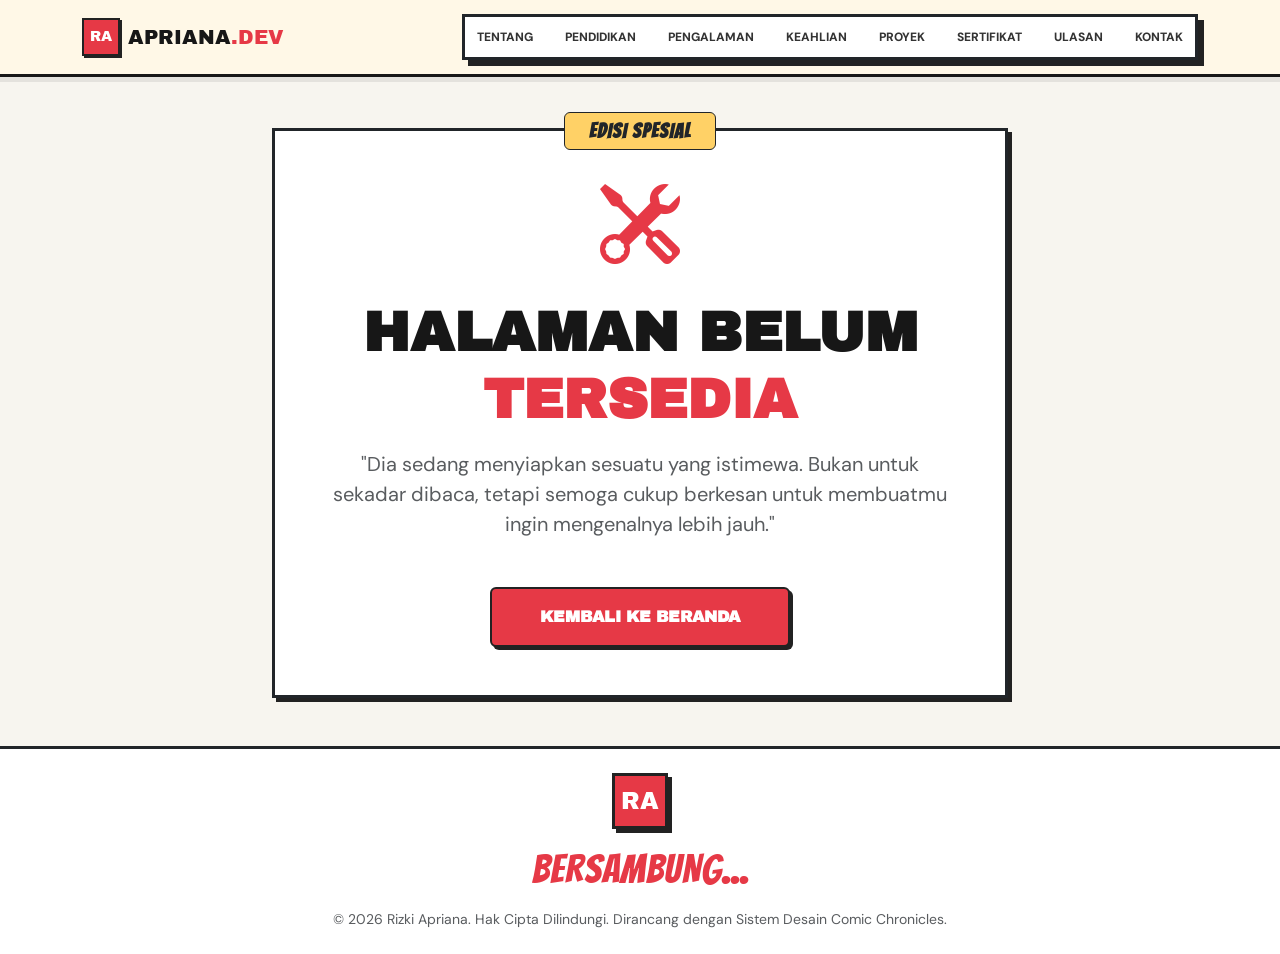
==== cv.html @ af173f20 "Initial commit - Portfolio Rizki" ====
<!DOCTYPE html>
<html lang="id" data-theme="light">
<head>
    <meta charset="UTF-8">
    <meta name="viewport" content="width=device-width, initial-scale=1.0">

    <!-- Anti-flash tema -->
    <script>
        (function () {
            try {
                var t = localStorage.getItem('theme') || 'light';
                document.documentElement.setAttribute('data-theme', t);
            } catch (e) { }
        })();
    </script>

    <title>CV Belum Tersedia — Rizki Apriana</title>
    <meta name="description" content="Halaman CV Rizki Apriana sedang dalam proses pembaruan.">
    <meta name="robots" content="noindex, nofollow"> <!-- Mencegah Google mengindeks halaman kosong ini -->

    <!-- Google Fonts -->
    <link rel="preconnect" href="https://fonts.googleapis.com">
    <link rel="preconnect" href="https://fonts.gstatic.com" crossorigin>
    <link href="https://fonts.googleapis.com/css2?family=Archivo+Black&family=Bangers&family=DM+Sans:ital,opsz,wght@0,9..40,100..1000;1,9..40,100..1000&display=swap" rel="stylesheet">

    <!-- Bootstrap 5.3 CSS & Icons -->
    <link href="https://cdn.jsdelivr.net/npm/bootstrap@5.3.3/dist/css/bootstrap.min.css" rel="stylesheet">
    <link href="https://cdn.jsdelivr.net/npm/bootstrap-icons@1.11.3/font/bootstrap-icons.min.css" rel="stylesheet">
    
    <!-- AOS CSS -->
    <link href="https://unpkg.com/aos@2.3.1/dist/aos.css" rel="stylesheet">

    <!-- Custom CSS (Sama persis dengan index) -->
    <link rel="stylesheet" href="assets/css/style.css">
    <link rel="stylesheet" href="assets/css/animations.css">
    <link rel="stylesheet" href="assets/css/responsive.css">
</head>
<body class="d-flex flex-column min-vh-100">

    <!-- Navigation Bar -->
    <nav class="navbar navbar-expand-lg fixed-top comic-navbar">
        <div class="container">
            <!-- Kembalikan link ke index.html dengan Monogram RA -->
            <a class="navbar-brand comic-brand d-flex align-items-center gap-2" href="index.html">
                <span class="monogram-badge">RA</span>
                <span class="brand-text">APRIANA<span class="text-comic-red">.DEV</span></span>
            </a>

            <!-- Mobile Action Controls & Toggler -->
            <div class="d-flex align-items-center gap-2 d-lg-none">
                <button class="navbar-toggler comic-toggler" type="button" data-bs-toggle="collapse" data-bs-target="#navbarNav" aria-controls="navbarNav" aria-expanded="false" aria-label="Navigasi Toggle">
                    <span class="navbar-toggler-icon"></span>
                </button>
            </div>

            <!-- Navbar Links -->
            <div class="collapse navbar-collapse justify-content-end" id="navbarNav">
                <ul class="navbar-nav align-items-lg-center gap-lg-2 my-3 my-lg-0 p-3 p-lg-0 bg-surface bg-lg-transparent border border-3 border-dark border-lg-0 shadow-comic shadow-lg-none">
                    <!-- Ubah href ke index.html#section -->
                    <li class="nav-item"><a class="nav-link comic-nav-link" href="index.html#about">Tentang</a></li>
                    <li class="nav-item"><a class="nav-link comic-nav-link" href="index.html#origin">Pendidikan</a></li>
                    <li class="nav-item"><a class="nav-link comic-nav-link" href="index.html#experience">Pengalaman</a></li>
                    <li class="nav-item"><a class="nav-link comic-nav-link" href="index.html#skills">Keahlian</a></li>
                    <li class="nav-item"><a class="nav-link comic-nav-link" href="index.html#projects">Proyek</a></li>
                    <li class="nav-item"><a class="nav-link comic-nav-link" href="index.html#certificates">Sertifikat</a></li>
                    <li class="nav-item"><a class="nav-link comic-nav-link" href="index.html#reviews">Ulasan</a></li>
                    <li class="nav-item"><a class="nav-link comic-nav-link" href="index.html#contact">Kontak</a></li>
        
                </ul>
            </div>
        </div>
    </nav>

    <!-- Main Content (Halaman Kosong / Coming Soon) -->
    <main class="flex-grow-1 d-flex align-items-center justify-content-center py-5" style="margin-top: 80px;">
        <div class="container">
            <div class="row justify-content-center">
                <div class="col-lg-8 text-center" data-aos="zoom-in">
                    
                    <div class="comic-card p-5 bg-surface border border-3 border-dark shadow-comic position-relative">
                        <!-- Badge Nyeleneh -->
                        <div class="position-absolute top-0 start-50 translate-middle badge bg-comic-yellow text-dark border border-dark font-bangers fs-5 px-4 py-2">
                            EDISI SPESIAL
                        </div>

                        <i class="bi bi-tools display-1 text-comic-red mb-4 d-block"></i>
                        
                        <h1 class="display-4 font-archivo fw-bold text-uppercase mb-3">
                            HALAMAN BELUM <br> <span class="text-comic-red">TERSEDIA</span>
                        </h1>
                        
                        <p class="font-dm fs-5 text-muted mb-5">
                            "Dia sedang menyiapkan sesuatu yang istimewa. Bukan untuk sekadar dibaca, tetapi semoga cukup berkesan untuk membuatmu ingin mengenalnya lebih jauh."
                        </p>

                        <!-- Tombol Kembali -->
                        <a href="index.html" class="btn btn-comic-primary px-5 py-3 font-archivo text-uppercase">
                        Kembali ke Beranda
                        </a>
                    </div>

                </div>
            </div>
        </div>
    </main>

    <!-- Footer (Sama persis) -->
    <footer class="py-4 border-top border-3 border-dark bg-body text-center mt-auto">
        <div class="container">
            <div class="d-flex flex-column align-items-center justify-content-center gap-3">
                <div class="monogram-badge-lg">RA</div>
                <h4 class="font-bangers display-6 text-comic-red mb-0 footer-bersambung">BERSAMBUNG...</h4>
                <p class="font-dm text-muted small mb-0">&copy; <span id="currentYear">2026</span> Rizki Apriana. Hak Cipta Dilindungi. Dirancang dengan Sistem Desain Comic Chronicles.</p>
            </div>
        </div>
    </footer>

    <!-- Bootstrap 5.3 JS -->
    <script src="https://cdn.jsdelivr.net/npm/bootstrap@5.3.3/dist/js/bootstrap.bundle.min.js"></script>
    <!-- AOS JS -->
    <script src="https://unpkg.com/aos@2.3.1/dist/aos.js"></script>
    
    <!-- Custom JS -->
    <script src="assets/js/theme.js"></script>
    <script src="assets/js/navigation.js"></script>
    <script src="assets/js/script.js"></script>
    <script>
        // Inisialisasi AOS untuk halaman ini
        AOS.init({ once: true });
        // Set tahun otomatis di footer
        document.getElementById('currentYear').textContent = new Date().getFullYear();
    </script>
</body>
</html>
---- assets/css/style.css ----
/* ==========================================================
   COMIC CHRONICLES — DESIGN SYSTEM & CORE STYLING
   ========================================================== */

:root {
    --bg-color: #F7F5EF;
    --surface-color: #FFFFFF;
    --text-primary: #171717;
    --text-secondary: #777777;
    --border-color: #222222;
    --comic-red: #E63946;
    --comic-yellow: #FFD166;
    --muted-blue: #457B9D;
    --shadow-offset: 4px;
}

[data-theme="dark"] {
    --bg-color: #111111;
    --surface-color: #191919;
    --text-primary: #F5F5F5;
    --text-secondary: #A1A1A1;
    --border-color: #333333;
    --comic-red: #E63946;
    --comic-yellow: #FFD166;
    --muted-blue: #457B9D;
}

body {
    background-color: var(--bg-color);
    color: var(--text-primary);
    font-family: 'DM Sans', sans-serif;
    transition: background-color 0.3s ease, color 0.3s ease;
    overflow-x: hidden;
}

/* Typography Helpers */
.font-archivo {
    font-family: 'Archivo Black', sans-serif;
}

.font-bangers {
    font-family: 'Bangers', cursive;
    letter-spacing: 1px;
}

.font-dm {
    font-family: 'DM Sans', sans-serif;
}

.fw-black {
    font-weight: 900;
}

.text-comic-red {
    color: var(--comic-red) !important;
}

.bg-comic-red {
    background-color: var(--comic-red) !important;
}

.bg-comic-yellow {
    background-color: var(--comic-yellow) !important;
}

.bg-surface {
    background-color: var(--surface-color) !important;
}

/* Reading Progress Bar */
#reading-progress {
    position: fixed;
    top: 0;
    left: 0;
    height: 4px;
    background-color: var(--comic-red);
    width: 0%;
    z-index: 1050;
    transition: width 0.1s ease-out;
}

/* Navbar */
.comic-navbar {
    background-color: var(--bg-color);
    border-bottom: 3px solid var(--border-color);
    transition: all 0.3s ease;
}

.comic-navbar.scrolled {
    background-color: var(--surface-color);
    box-shadow: 0 4px 0 var(--border-color);
}

.comic-brand {
    font-family: 'Archivo Black', sans-serif;
    font-size: 1.25rem;
    color: var(--text-primary) !important;
    text-decoration: none;
}

.monogram-badge {
    display: inline-flex;
    align-items: center;
    justify-content: center;
    width: 38px;
    height: 38px;
    background-color: var(--comic-red);
    color: #fff;
    border: 2px solid var(--border-color);
    font-family: 'Archivo Black', sans-serif;
    font-size: 0.9rem;
    box-shadow: 2px 2px 0 var(--border-color);
}

.monogram-badge-lg {
    display: inline-flex;
    align-items: center;
    justify-content: center;
    width: 56px;
    height: 56px;
    background-color: var(--comic-red);
    color: #fff;
    border: 3px solid var(--border-color);
    font-family: 'Archivo Black', sans-serif;
    font-size: 1.5rem;
    box-shadow: 4px 4px 0 var(--border-color);
}

.comic-nav-link {
    font-family: 'Archivo Black', sans-serif;
    font-size: 0.9rem;
    color: var(--text-primary) !important;
    text-transform: uppercase;
    transition: color 0.2s ease;
}

.comic-nav-link:hover, .comic-nav-link.active {
    color: var(--comic-red) !important;
}

/* Chapter Indicator Floating */
.chapter-indicator {
    position: fixed;
    right: 20px;
    bottom: 30px;
    z-index: 1000;
    background: var(--surface-color);
    border: 2px solid var(--border-color);
    padding: 8px 16px;
    box-shadow: 3px 3px 0 var(--border-color);
}

.chapter-tag {
    font-family: 'Bangers', cursive;
    font-size: 1rem;
    letter-spacing: 1px;
    color: var(--text-primary);
}

/* Buttons */
.btn-comic-primary {
    background-color: var(--comic-red);
    color: #ffffff;
    border: 2px solid var(--border-color);
    box-shadow: 3px 3px 0 var(--border-color);
    font-weight: 700;
    transition: transform 0.1s ease, box-shadow 0.1s ease;
}

.btn-comic-primary:hover {
    background-color: #d32f2f;
    color: #ffffff;
    transform: translate(-2px, -2px);
    box-shadow: 5px 5px 0 var(--border-color);
}

.btn-comic-outline {
    background-color: var(--surface-color);
    color: var(--text-primary);
    border: 2px solid var(--border-color);
    box-shadow: 3px 3px 0 var(--border-color);
    font-weight: 700;
    transition: transform 0.1s ease, box-shadow 0.1s ease;
}

.btn-comic-outline:hover {
    background-color: var(--comic-yellow);
    color: #171717;
    transform: translate(-2px, -2px);
    box-shadow: 5px 5px 0 var(--border-color);
}

.btn-comic-icon {
    width: 40px;
    height: 40px;
    border: 2px solid var(--border-color);
    background-color: var(--surface-color);
    color: var(--text-primary);
    display: inline-flex;
    align-items: center;
    justify-content: center;
    box-shadow: 2px 2px 0 var(--border-color);
    transition: transform 0.1s ease;
}

.btn-comic-icon:hover {
    transform: translate(-2px, -2px);
    background-color: var(--comic-yellow);
    color: #171717;
}

/* Comic Dividers & Cards */
.comic-divider {
    width: 80px;
    height: 4px;
    background-color: var(--comic-red);
    border: 1px solid var(--border-color);
    margin-top: 10px;
}

.shadow-comic {
    box-shadow: 6px 6px 0 var(--border-color);
}

.comic-frame-box {
    background-color: var(--surface-color);
    border: 3px solid var(--border-color);
    box-shadow: 6px 6px 0 var(--border-color);
}

.comic-card, .comic-project-card, .comic-cert-card, .comic-skill-card {
    background-color: var(--surface-color);
    border: 3px solid var(--border-color);
    box-shadow: 4px 4px 0 var(--border-color);
    transition: transform 0.2s ease, box-shadow 0.2s ease;
}

.comic-card:hover, .comic-project-card:hover, .comic-cert-card:hover, .comic-skill-card:hover {
    transform: translateY(-3px);
    box-shadow: 6px 6px 0 var(--border-color);
}

/* Timeline Editorial */
.timeline-editorial .timeline-dot {
    width: 16px;
    height: 16px;
    left: -9px !important;
}

/* Form Inputs */
.comic-input {
    background-color: var(--surface-color);
    color: var(--text-primary);
    border: 2px solid var(--border-color) !important;
}

.comic-input:focus {
    background-color: var(--surface-color);
    color: var(--text-primary);
    box-shadow: 3px 3px 0 var(--comic-yellow);
    border-color: var(--border-color) !important;
}

/* Back to Top */
#backToTop {
    position: fixed;
    bottom: 80px;
    right: 25px;
    width: 45px;
    height: 45px;
    z-index: 999;
    display: none;
    align-items: center;
    justify-content: center;
}

/* ==========================================================
   RESPONSIVE FOUNDATION
   ========================================================== */

html {
    width: 100%;
    max-width: 100%;
    scroll-behavior: smooth;
}

*,
*::before,
*::after {
    box-sizing: border-box;
}

body {
    width: 100%;
    max-width: 100%;
    margin: 0;
}

/* Mencegah media keluar dari batas layar */
img,
video,
iframe,
svg {
    max-width: 100%;
}

img {
    height: auto;
}

/* Mencegah elemen flex/grid memaksa layar melebar */
.row > *,
.d-flex > *,
[class*="col-"] {
    min-width: 0;
}

section {
    max-width: 100%;
}

/* Teks panjang tidak memaksa lebar container */
h1, h2, h3, h4, h5, h6,
p, a, span, li {
    overflow-wrap: break-word;
}

/* Elemen kode atau teks panjang */
pre,
code {
    max-width: 100%;
    overflow-wrap: break-word;
}

.footer-bersambung {
    display: inline-block;
    animation: bersambung-wiggle 3s ease-in-out infinite;
    transform-origin: center;
}
@keyframes bersambung-wiggle {
    0%, 100% { transform: rotate(0deg) scale(1); }
    25%      { transform: rotate(-1.5deg) scale(1.02); }
    75%      { transform: rotate(1.5deg) scale(1.02); }
}

/* ==========================================================
   NEMO — INLINE DI SAMPING NAMA (TANPA ANIMASI)
   ========================================================== */

.nemo-inline {
    display: inline-flex;
    align-items: center;
    gap: 10px;
    color: var(--text-secondary);
    line-height: 1.2;
    white-space: nowrap; 
    font-size: 2rem; /* Ukuran pas, tidak kekecilan/kegedean */
    vertical-align: middle;
}

.nemo-badge {
    display: inline-block;
    background-color: var(--comic-yellow);
    color: #171717;
    border: 3px solid var(--border-color);
    padding: 4px 16px;
    font-size: 2rem;
    font-weight: 900;
    letter-spacing: 2px;
    text-transform: uppercase;
    line-height: 1.2;
    box-shadow: 4px 4px 0 var(--border-color);
    transform: rotate(-3deg);
    /* Animasi nemo-bounce dihapus */
}

.nemo-badge::before {
    content: "";
    position: absolute;
    inset: 4px;
    border: 2px dashed var(--border-color);
    opacity: 0.35;
    pointer-events: none;
}

/* Responsive: ukuran menyesuaikan di HP */
@media (max-width: 767.98px) {
    .nemo-inline {
        font-size: 1.3rem;
        margin-top: 8px;
    }
    .nemo-badge {
        font-size: 1.3rem;
        padding: 2px 10px;
        box-shadow: 3px 3px 0 var(--border-color);
    }
}


/* =========================================
   COMIC CHRONICLES - PREMIUM NAVBAR
========================================= */

.comic-navbar {
    padding: 13px 0;
    background: rgba(255, 248, 231, 0.96);
    border-bottom: 3px solid #171717;
    box-shadow: 0 5px 0 rgba(23, 23, 23, 0.08);
    backdrop-filter: blur(14px);
    -webkit-backdrop-filter: blur(14px);
    transition: padding .3s ease, background .3s ease;
    z-index: 1050;
}

[data-theme="dark"] .comic-navbar {
    background: rgba(17, 17, 17, 0.96);
    border-bottom-color: #f5f5f5;
    box-shadow: 0 5px 0 rgba(255,255,255,.05);
}

/* BRAND */

.comic-brand {
    text-decoration: none;
    flex-shrink: 0;
}

.brand-emblem {
    width: 47px;
    height: 47px;
    display: flex;
    justify-content: center;
    align-items: center;
    position: relative;
    background: #E63946;
    color: #fff;
    border: 3px solid #171717;
    box-shadow: 4px 4px 0 #171717;
    font-family: 'Archivo Black', sans-serif;
    font-size: 17px;
    transform: rotate(-5deg);
    transition: .3s ease;
}

.comic-brand:hover .brand-emblem {
    transform: rotate(5deg) scale(1.08);
}

.brand-star {
    position: absolute;
    top: -12px;
    right: -10px;
    color: #FFD166;
    font-size: 18px;
    -webkit-text-stroke: 1px #171717;
}

.brand-identity {
    display: flex;
    flex-direction: column;
    line-height: 1.1;
}

.brand-name {
    color: #171717;
    font-family: 'Archivo Black', sans-serif;
    font-size: 17px;
    letter-spacing: -.7px;
}

.brand-name span {
    color: #E63946;
}

.brand-identity small {
    margin-top: 5px;
    color: #777;
    font-family: 'DM Sans', sans-serif;
    font-size: 8px;
    font-weight: 800;
    letter-spacing: 2px;
}

[data-theme="dark"] .brand-name {
    color: #fff;
}

/* NAVIGATION LINKS */

.comic-nav-link {
    position: relative;
    padding: 11px 12px !important;
    color: #333 !important;
    font-family: 'DM Sans', sans-serif;
    font-size: 12px;
    font-weight: 800;
    border-radius: 5px;
    transition: .25s ease;
    white-space: nowrap;
}

.comic-nav-link span {
    color: #999;
    font-family: 'Archivo Black', sans-serif;
    font-size: 9px;
    margin-right: 3px;
}

.comic-nav-link:hover,
.comic-nav-link.active {
    color: #E63946 !important;
    background: #FFD166;
    box-shadow: 3px 3px 0 #171717;
    transform: translateY(-2px);
}

.comic-nav-link:hover span,
.comic-nav-link.active span {
    color: #E63946;
}

[data-theme="dark"] .comic-nav-link {
    color: #eee !important;
}

[data-theme="dark"] .comic-nav-link:hover,
[data-theme="dark"] .comic-nav-link.active {
    color: #171717 !important;
}

/* THEME BUTTON */

.comic-theme-btn {
    width: 39px;
    height: 39px;
    display: flex;
    align-items: center;
    justify-content: center;
    background: transparent;
    color: #171717;
    border: 2px solid #171717;
    border-radius: 5px;
    transition: .25s ease;
}

.comic-theme-btn:hover {
    background: #FFD166;
    color: #171717;
    box-shadow: 3px 3px 0 #171717;
    transform: translateY(-2px);
}

[data-theme="dark"] .comic-theme-btn {
    color: #fff;
    border-color: #fff;
}

[data-theme="dark"] .comic-theme-btn:hover {
    background: #FFD166;
    color: #171717;
    border-color: #171717;
}

/* CV BUTTON */

.comic-cv-btn {
    padding: 11px 16px;
    color: #fff;
    background: #E63946;
    border: 2px solid #171717;
    border-radius: 5px;
    box-shadow: 4px 4px 0 #171717;
    font-family: 'Archivo Black', sans-serif;
    font-size: 11px;
    white-space: nowrap;
    transition: .25s ease;
}

.comic-cv-btn:hover {
    color: #171717;
    background: #FFD166;
    transform: translate(2px, 2px);
    box-shadow: 2px 2px 0 #171717;
}

/* MOBILE TOGGLER */

.comic-toggler {
    width: 42px;
    height: 42px;
    padding: 9px;
    display: flex;
    flex-direction: column;
    justify-content: space-around;
    border: 2px solid #171717;
    border-radius: 5px;
    box-shadow: 3px 3px 0 #171717;
}

.comic-toggler:focus {
    box-shadow: 3px 3px 0 #171717;
}

.comic-toggler span {
    display: block;
    width: 100%;
    height: 3px;
    background: #171717;
    border-radius: 2px;
}

[data-theme="dark"] .comic-toggler {
    border-color: #fff;
}

[data-theme="dark"] .comic-toggler span {
    background: #fff;
}

/* RESPONSIVE */

@media (max-width: 991.98px) {
    .comic-navbar {
        padding: 10px 0;
    }

    .comic-navbar .navbar-collapse {
        margin-top: 15px;
        padding: 15px;
        border: 2px solid #171717;
        background: #FFF8E7;
        box-shadow: 5px 5px 0 #171717;
    }

    [data-theme="dark"] .comic-navbar .navbar-collapse {
        background: #1c1c1c;
        border-color: #fff;
        box-shadow: 5px 5px 0 #555;
    }

    .comic-navbar .navbar-nav {
        align-items: stretch !important;
        gap: 5px;
    }

    .comic-nav-link {
        padding: 12px 14px !important;
        font-size: 13px;
        border-bottom: 1px solid rgba(0,0,0,.1);
    }

    .navbar-actions {
        margin-top: 15px;
        padding-top: 15px;
        border-top: 2px solid #171717;
    }

    .comic-cv-btn {
        flex: 1;
        text-align: center;
    }
}

@media (max-width: 420px) {
    .brand-name {
        font-size: 15px;
    }

    .brand-emblem {
        width: 42px;
        height: 42px;
    }

    .brand-identity small {
        font-size: 7px;
        letter-spacing: 1.5px;
    }
}

/* ==========================================================
   MINIMALIST EDITORIAL FLOATING NAVBAR
   ========================================================== */

.comic-navbar-minimal {
    padding: 15px 0;
    background-color: transparent !important;
    transition: all 0.3s ease;
}

/* Ketika halaman di-scroll, bungkus menu menjadi kotak kecil mengambang */
.comic-navbar-minimal .container {
    background-color: var(--surface-color);
    border: 3px solid var(--border-color);
    box-shadow: 4px 4px 0 var(--border-color);
    padding: 8px 16px;
    transition: all 0.3s ease;
}

/* Penyesuaian tautan menu agar lebih padat dan rapi */
.comic-navbar-minimal .comic-nav-link {
    font-size: 0.75rem;
    padding: 6px 10px !important;
    letter-spacing: 0.5px;
}

/* Perbaikan Toggler Mobile */
.comic-toggler {
    border: 2px solid var(--border-color) !important;
    background-color: var(--comic-yellow);
    border-radius: 0 !important;
    padding: 4px 8px;
    box-shadow: 2px 2px 0 var(--border-color);
}

/* Tampilan Collapse saat dibuka di Mobile */
@media (max-width: 991.98px) {
    .comic-navbar-minimal .navbar-collapse {
        margin-top: 10px;
    }
    .comic-navbar-minimal .navbar-nav {
        background-color: var(--surface-color);
        border: 3px solid var(--border-color);
        box-shadow: 6px 6px 0 var(--border-color);
        width: 100%;
    }
}

/* Transisi halus untuk efek auto-hide saat scroll */
.comic-navbar-minimal {
    padding: 15px 0;
    background-color: transparent !important;
    transition: transform 0.35s cubic-bezier(0.25, 0.8, 0.25, 1), opacity 0.3s ease;
    will-change: transform;
}

/* Kelas saat navbar disembunyikan ke atas layar */
.comic-navbar-minimal.navbar-hidden {
    transform: translateY(-130%);
    pointer-events: none;
}

/* ==================================================
   COMIC CHRONICLES — COMPACT VISITOR REVIEWS
   ================================================== */

.review-list {
    display: flex;
    flex-direction: column;
    gap: 12px;
}

.review-item {
    padding: 14px 16px;
    border: 1px solid var(--border-color);
    background: var(--surface-color);
    border-radius: 4px;
    overflow-wrap: anywhere;
}

.review-pagination button {
    min-width: 36px;
    min-height: 36px;
    border: 2px solid var(--border-color);
    background: var(--surface-color);
    color: var(--text-primary);
    font-family: 'Archivo Black', sans-serif;
    font-size: 12px;
}

.review-pagination button.active {
    background: var(--comic-red);
    color: #fff;
}

.review-pagination button:disabled {
    opacity: .4;
    cursor: not-allowed;
}

.review-pagination button:hover:not(:disabled) {
    background: var(--comic-yellow);
    color: #171717;
}

.review-pagination {
    display: flex;
    align-items: center;
    gap: 6px;
    flex-wrap: wrap;
}

.review-item p {
    overflow-wrap: anywhere;
    white-space: pre-wrap;
}

@media (max-width: 576px) {
    .review-item {
        padding: 12px;
    }

    .review-pagination {
        justify-content: center;
    }
}


/* ==================================================
   COMIC CHRONICLES — COMPACT REVIEW & PAGINATION
   ================================================== */

.review-list {
    display: flex;
    flex-direction: column;
    gap: 12px;
}

.review-item {
    padding: 14px 16px;
    border: 1px solid var(--border-color);
    background: var(--surface-color);
    border-radius: 4px;
    overflow-wrap: anywhere;
}

.review-item p {
    overflow-wrap: anywhere;
    white-space: pre-wrap;
    line-height: 1.6;
}

.review-pagination {
    display: flex;
    justify-content: space-between;
    align-items: center;
    gap: 10px;
    flex-wrap: wrap;
}

.review-page-button {
    min-height: 36px;
    padding: 7px 13px;
    border: 2px solid var(--border-color);
    background: var(--surface-color);
    color: var(--text-primary);
    font-family: 'Archivo Black', sans-serif;
    font-size: 11px;
    cursor: pointer;
    transition: .2s ease;
}

.review-page-button:hover:not(:disabled) {
    background: var(--comic-yellow);
    color: #171717;
    transform: translateY(-2px);
}

.review-page-button:disabled {
    opacity: .4;
    cursor: not-allowed;
    transform: none;
}

.review-page-info {
    font-size: 13px;
    color: var(--text-secondary);
    text-align: center;
}

@media (max-width: 576px) {
    .review-item {
        padding: 12px;
    }

    .review-pagination {
        justify-content: center;
    }

    .review-page-button {
        font-size: 10px;
        padding: 7px 10px;
    }
}

/* ==========================================================
   ENHANCED COMIC SPLASH SCREEN
   ========================================================== */

.splash-screen {
    position: fixed;
    top: 0;
    left: 0;
    width: 100vw;
    height: 100vh;
    background-color: var(--surface-color, #fffdf9);
    /* Pola titik halftone khas komik */
    background-image: radial-gradient(var(--border-color, #111) 1.5px, transparent 1.5px);
    background-size: 20px 20px;
    z-index: 99999;
    display: flex;
    justify-content: center;
    align-items: center;
    border-bottom: 6px solid var(--border-color, #111);
    /* Animasi tirai terangkat ke atas saat selesai */
    transition: transform 0.65s cubic-bezier(0.77, 0, 0.175, 1), visibility 0.65s ease;
    will-change: transform;
}

.splash-box {
    max-width: 420px;
    width: 90%;
    box-shadow: 10px 10px 0 var(--border-color, #111);
}

/* Efek tirai terbuka ke atas */
.splash-hidden {
    transform: translateY(-105%);
    visibility: hidden;
    pointer-events: none;
}

.comic-countdown-text {
    /* Menggunakan clamp agar ukuran font responsif dan tidak pernah kepanjangan */
    font-size: clamp(3.5rem, 12vw, 6.5rem) !important;
    white-space: nowrap; /* Mencegah teks turun ke bawah */
    line-height: 1.1;
    text-shadow: 4px 4px 0 var(--comic-yellow, #ffe600), 7px 7px 0 var(--border-color, #111);
}

/* Animasi hentakan saat angka mencapai 0 / BOOM */
.comic-boom {
    animation: comicPop 0.35s cubic-bezier(0.175, 0.885, 0.32, 1.275) forwards;
    color: var(--border-color, #111) !important;
    text-shadow: 4px 4px 0 var(--comic-red, #ff2a2a), 7px 7px 0 var(--comic-yellow, #ffe600);
}

@keyframes comicPop {
    0% { transform: scale(0.7) rotate(-4deg); }
    70% { transform: scale(1.15) rotate(2deg); }
    100% { transform: scale(1) rotate(0deg); }
}

.comic-skill-card, .comic-project-card {
    transition: transform 0.2s ease, box-shadow 0.2s ease;
}
.comic-skill-card:hover {
    transform: translateY(-4px) rotate(-0.5deg);
    box-shadow: 6px 6px 0 var(--border-color, #111);
}

/* ==========================================================
   ENHANCED COMIC SPLASH SCREEN (LOCKED & FIXED)
   ========================================================== */

.splash-screen {
    position: fixed !important;
    top: 0;
    left: 0;
    width: 100vw;
    height: 100vh;
    max-height: 100vh;
    background-color: var(--surface-color, #fffdf9);
    background-image: radial-gradient(var(--border-color, #111) 1.5px, transparent 1.5px);
    background-size: 20px 20px;
    z-index: 99999;
    display: flex;
    justify-content: center;
    align-items: center;
    overflow: hidden !important; /* KUNCI UTAMA: Mencegah elemen meluber & memicu scroll */
    transition: transform 0.65s cubic-bezier(0.77, 0, 0.175, 1), visibility 0.65s ease;
    will-change: transform;
}

.splash-box {
    max-width: 420px;
    width: 90%;
    max-height: 85vh; /* Mencegah kotak terlalu panjang di layar kecil */
    overflow-y: auto;  /* Jaga-jaga jika layar HP sangat pendek */
    box-shadow: 10px 10px 0 var(--border-color, #111);
}

/* Efek tirai terbuka ke atas */
.splash-hidden {
    transform: translateY(-105%);
    visibility: hidden;
    pointer-events: none;
}
---- assets/css/responsive.css ----
/* ==========================================================
   COMIC CHRONICLES — RESPONSIVE LAYOUT (OPTIMIZED)
   ========================================================== */

/* --- TABLET & LAYAR KECIL (< 992px) --- */
@media (max-width: 991.98px) {
    .hero-section {
        padding-top: 6rem;
        padding-bottom: 3rem;
    }

    /* Navbar Mobile */
    .navbar-collapse {
        background-color: var(--surface-color);
        border: 3px solid var(--border-color);
        padding: 20px;
        margin-top: 15px;
        box-shadow: 6px 6px 0 var(--border-color);
    }

    .comic-navbar .container {
        flex-wrap: wrap;
    }

    .navbar-nav {
        gap: 10px;
    }

    .navbar-nav .nav-link {
        padding: 8px 0;
    }

    /* Hilangkan tinggi fix pada kartu agar menyesuaikan isi */
    .comic-project-card,
    .comic-cert-card,
    .comic-skill-card,
    .comic-card {
        height: auto !important;
    }
}

/* --- SMARTPHONE (< 768px) --- */
@media (max-width: 767.98px) {
    
    /* 1. Perbaikan Tipografi */
    .display-3 { /* Judul Hero */
        font-size: clamp(1.8rem, 8vw, 2.5rem);
        line-height: 1.2;
        overflow-wrap: break-word;
    }

    .display-5 { /* Judul Section */
        font-size: clamp(1.6rem, 6vw, 2rem);
    }
    
    .hero-section h1, 
    .hero-section h2 {
        line-height: 1.15;
    }

    .hero-section p {
        font-size: 0.95rem;
    }

    /* 2. Teks NEMO di Hero */
    .nemo-inline {
        display: flex !important; /* Ubah ke flex agar turun ke baris baru dengan rapi */
        margin-top: 10px !important;
        margin-left: 0 !important;
        font-size: 1.1rem !important;
        justify-content: flex-start;
        flex-wrap: wrap;
        white-space: normal; /* Izinkan teks turun jika layar sangat kecil */
    }

    .nemo-badge {
        font-size: 1.1rem !important;
        padding: 2px 10px !important;
    }

    /* 3. Gambar Profil Hero */
    /* Karena di HTML tingginya di-hardcode 420px, kita override di sini */
    .comic-frame-box img[alt="Foto Profil Rizki Apriana"] {
        height: 300px !important; 
    }

    /* 4. Tombol & Elemen Lainnya */
    .btn-comic-primary,
    .btn-comic-outline {
        max-width: 100%;
        white-space: normal;
        padding: 12px 20px;
    }

    /* Sembunyikan indikator edisi di kanan bawah */
    .chapter-indicator {
        display: none !important;
    }

    #backToTop {
        right: 15px;
        bottom: 20px;
        width: 40px;
        height: 40px;
    }

    /* Shadow lebih tipis di HP */
    .comic-frame-box,
    .shadow-comic,
    .comic-card, 
    .comic-project-card, 
    .comic-cert-card, 
    .comic-skill-card {
        box-shadow: 4px 4px 0 var(--border-color) !important;
    }

    /* 5. Section Title & Timeline */
    .section-title-wrap h2 {
        font-size: clamp(1.5rem, 7vw, 2rem);
    }

    /* 6. Form & Modal */
    .form-control, .comic-input {
        width: 100%;
        min-width: 0;
        font-size: 16px; /* Mencegah auto-zoom di iOS */
    }
    
    .modal-body {
        padding: 1rem !important;
    }
    
    /* 7. Footer */
    .footer-bersambung {
        font-size: 2rem !important;
    }
}

/* --- SMARTPHONE KECIL (< 400px) --- */
@media (max-width: 400px) {
    .container {
        padding-left: 15px;
        padding-right: 15px;
    }

    .comic-brand {
        font-size: 0.78rem;
    }

    .monogram-badge {
        width: 32px;
        height: 32px;
        font-size: 0.8rem;
    }

    .btn-comic-icon {
        width: 36px;
        height: 36px;
    }

    /* Judul lebih kecil lagi */
    .display-3 {
        font-size: 1.6rem;
    }

    .comic-frame-box img[alt="Foto Profil Rizki Apriana"] {
        height: 250px !important; 
    }

    .comic-card, 
    .comic-project-card, 
    .comic-cert-card, 
    .comic-skill-card {
        box-shadow: 3px 3px 0 var(--border-color) !important;
    }
}

/* --- SMARTPHONE LANDSCAPE --- */
@media (max-width: 767.98px) and (orientation: landscape) {
    .hero-section {
        padding-top: 4rem;
    }
    
    /* Di landscape, gambar profil jangan terlalu tinggi */
    .comic-frame-box img[alt="Foto Profil Rizki Apriana"] {
        height: 200px !important; 
    }
}

/* ==========================================
   FIX FINAL: RESPONSIVE NEMO & OVERFLOW
   ========================================== */

/* Cegah layar geser ke kanan secara global */
html, body {
    overflow-x: hidden !important;
    width: 100%;
}

@media (max-width: 767.98px) {
    /* 1. Paksa teks NEMO turun jadi satu baris penuh */
    .nemo-inline {
        display: flex !important;
        flex-wrap: wrap !important;
        white-space: normal !important;
        justify-content: flex-start;
        font-size: 1.1rem !important;
    }

    /* 2. Sesuaikan ukuran kotak NEMO di HP */
    .nemo-badge {
        font-size: 1.1rem !important;
        padding: 2px 8px !important;
    }
}
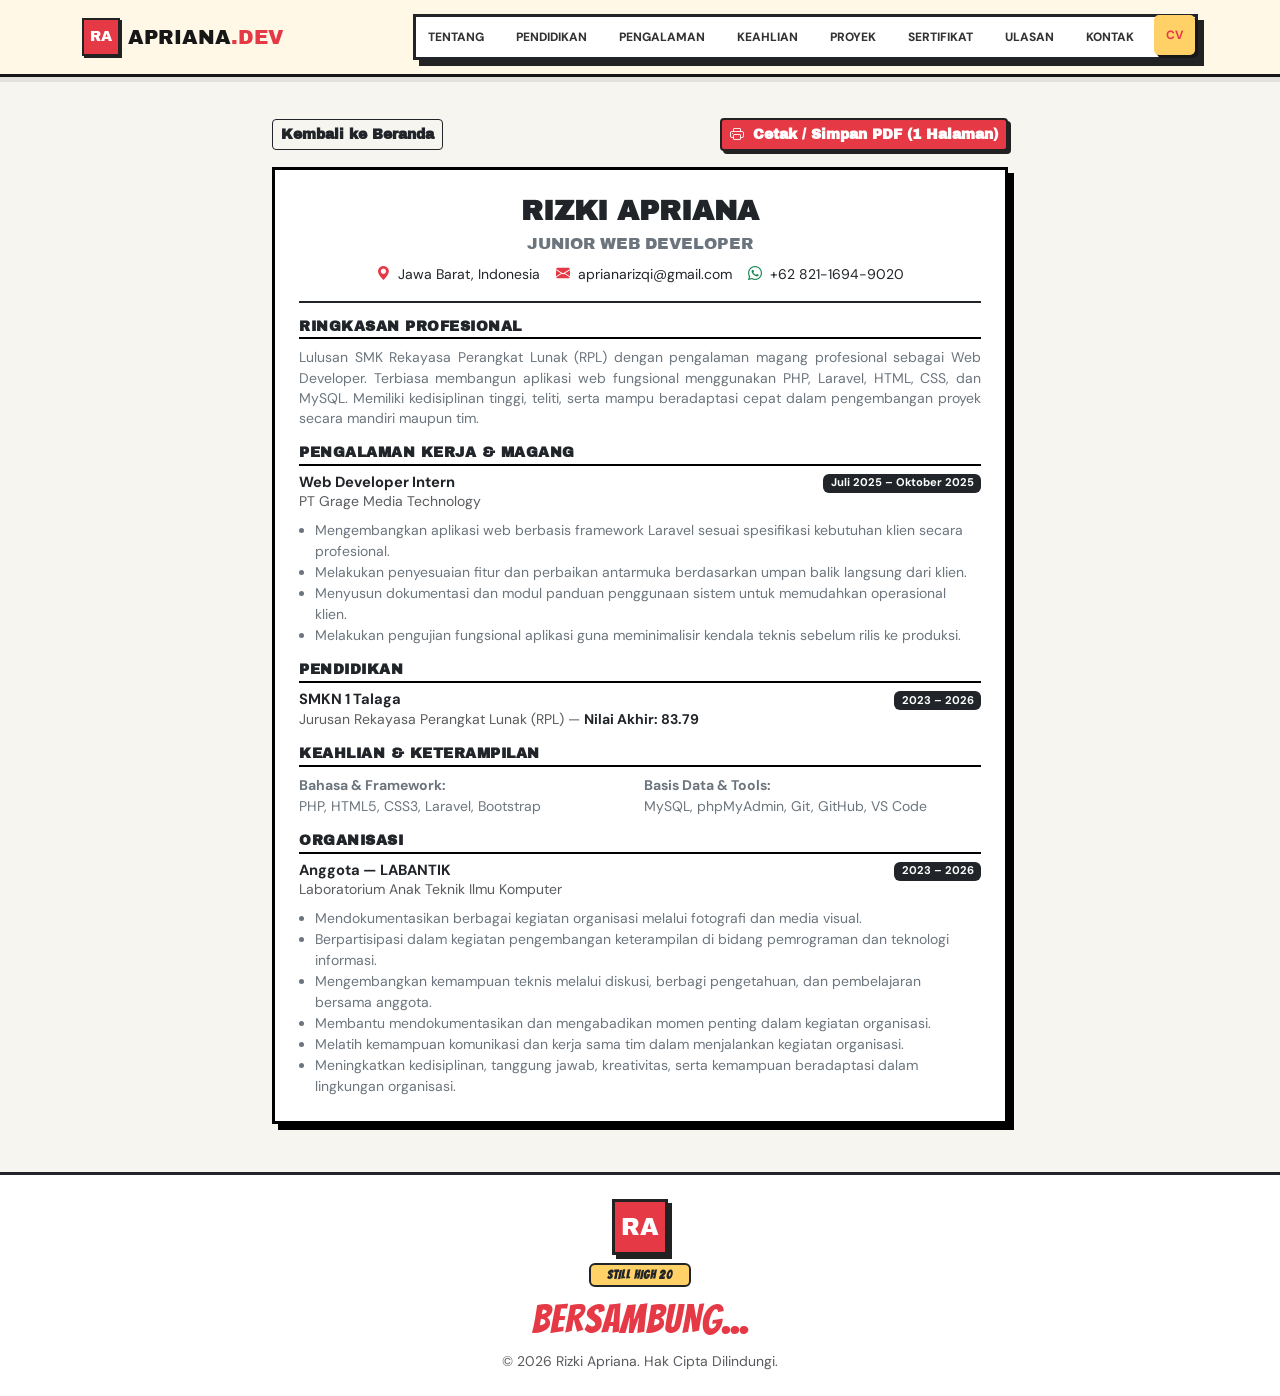
==== commit 4b1d1331: "Update portfolio" ====
--- a/cv.html
+++ b/cv.html
@@ -14,9 +14,9 @@
         })();
     </script>
 
-    <title>CV Belum Tersedia — Rizki Apriana</title>
-    <meta name="description" content="Halaman CV Rizki Apriana sedang dalam proses pembaruan.">
-    <meta name="robots" content="noindex, nofollow"> <!-- Mencegah Google mengindeks halaman kosong ini -->
+    <title>Curriculum Vitae (CV) — Rizki Apriana</title>
+    <meta name="description" content="Curriculum Vitae profesional Rizki Apriana — Junior Web Developer lulusan Rekayasa Perangkat Lunak.">
+    <meta name="robots" content="index, follow">
 
     <!-- Google Fonts -->
     <link rel="preconnect" href="https://fonts.googleapis.com">
@@ -30,33 +30,94 @@
     <!-- AOS CSS -->
     <link href="https://unpkg.com/aos@2.3.1/dist/aos.css" rel="stylesheet">
 
-    <!-- Custom CSS (Sama persis dengan index) -->
+    <!-- Custom CSS -->
     <link rel="stylesheet" href="assets/css/style.css">
     <link rel="stylesheet" href="assets/css/animations.css">
     <link rel="stylesheet" href="assets/css/responsive.css">
+
+    <style>
+        .cv-container {
+            background-color: var(--bs-body-bg, #ffffff);
+            color: var(--bs-body-color, #212529);
+            border: 3px solid #000;
+            box-shadow: 6px 6px 0px #000;
+            max-width: 850px;
+            margin: 0 auto;
+        }
+        .cv-section-title {
+            border-bottom: 2px solid #000;
+            padding-bottom: 2px;
+            margin-bottom: 0.5rem;
+            font-weight: 800;
+            text-transform: uppercase;
+            letter-spacing: 0.5px;
+            font-size: 0.88rem;
+        }
+        .cv-item-title {
+            font-weight: 700;
+            font-size: 0.92rem;
+        }
+        /* Styling khusus agar pas 1 halaman saat diprint/PDF */
+        @media print {
+            @page {
+                size: A4;
+                margin: 8mm;
+            }
+            .navbar, footer, .no-print {
+                display: none !important;
+            }
+            body {
+                background: white !important;
+                color: black !important;
+                font-size: 9.5pt;
+                line-height: 1.35;
+            }
+            main {
+                margin-top: 0 !important;
+                padding-top: 0 !important;
+                padding-bottom: 0 !important;
+            }
+            .cv-container {
+                border: none !important;
+                box-shadow: none !important;
+                margin: 0 !important;
+                max-width: 100% !important;
+                padding: 4px !important;
+            }
+            .cv-section-title {
+                margin-bottom: 0.35rem !important;
+                font-size: 0.85rem !important;
+            }
+            .mb-3 {
+                margin-bottom: 0.5rem !important;
+            }
+            .pb-3 {
+                padding-bottom: 0.45rem !important;
+            }
+            ul li {
+                margin-bottom: 1px !important;
+            }
+        }
+    </style>
 </head>
 <body class="d-flex flex-column min-vh-100">
 
     <!-- Navigation Bar -->
-    <nav class="navbar navbar-expand-lg fixed-top comic-navbar">
+    <nav class="navbar navbar-expand-lg fixed-top comic-navbar no-print">
         <div class="container">
-            <!-- Kembalikan link ke index.html dengan Monogram RA -->
             <a class="navbar-brand comic-brand d-flex align-items-center gap-2" href="index.html">
                 <span class="monogram-badge">RA</span>
                 <span class="brand-text">APRIANA<span class="text-comic-red">.DEV</span></span>
             </a>
 
-            <!-- Mobile Action Controls & Toggler -->
             <div class="d-flex align-items-center gap-2 d-lg-none">
                 <button class="navbar-toggler comic-toggler" type="button" data-bs-toggle="collapse" data-bs-target="#navbarNav" aria-controls="navbarNav" aria-expanded="false" aria-label="Navigasi Toggle">
                     <span class="navbar-toggler-icon"></span>
                 </button>
             </div>
 
-            <!-- Navbar Links -->
             <div class="collapse navbar-collapse justify-content-end" id="navbarNav">
                 <ul class="navbar-nav align-items-lg-center gap-lg-2 my-3 my-lg-0 p-3 p-lg-0 bg-surface bg-lg-transparent border border-3 border-dark border-lg-0 shadow-comic shadow-lg-none">
-                    <!-- Ubah href ke index.html#section -->
                     <li class="nav-item"><a class="nav-link comic-nav-link" href="index.html#about">Tentang</a></li>
                     <li class="nav-item"><a class="nav-link comic-nav-link" href="index.html#origin">Pendidikan</a></li>
                     <li class="nav-item"><a class="nav-link comic-nav-link" href="index.html#experience">Pengalaman</a></li>
@@ -65,69 +126,142 @@
                     <li class="nav-item"><a class="nav-link comic-nav-link" href="index.html#certificates">Sertifikat</a></li>
                     <li class="nav-item"><a class="nav-link comic-nav-link" href="index.html#reviews">Ulasan</a></li>
                     <li class="nav-item"><a class="nav-link comic-nav-link" href="index.html#contact">Kontak</a></li>
-        
+                    <li class="nav-item"><a class="nav-link comic-nav-link active fw-bold" href="cv.html">CV</a></li>
                 </ul>
             </div>
         </div>
     </nav>
 
-    <!-- Main Content (Halaman Kosong / Coming Soon) -->
-    <main class="flex-grow-1 d-flex align-items-center justify-content-center py-5" style="margin-top: 80px;">
+    <!-- Main Content: CV Viewer -->
+    <main class="flex-grow-1 py-5" style="margin-top: 70px;">
         <div class="container">
+            
+            <div class="row justify-content-center mb-3 no-print">
+                <div class="col-lg-8 d-flex justify-content-between align-items-center flex-wrap gap-2">
+                    <a href="index.html" class="btn btn-outline-dark fw-bold font-archivo btn-sm">
+                    Kembali ke Beranda
+                    </a>
+                    <button onclick="window.print()" class="btn btn-comic-primary fw-bold font-archivo btn-sm">
+                        <i class="bi bi-printer me-1"></i> Cetak / Simpan PDF (1 Halaman)
+                    </button>
+                </div>
+            </div>
+
             <div class="row justify-content-center">
-                <div class="col-lg-8 text-center" data-aos="zoom-in">
-                    
-                    <div class="comic-card p-5 bg-surface border border-3 border-dark shadow-comic position-relative">
-                        <!-- Badge Nyeleneh -->
-                        <div class="position-absolute top-0 start-50 translate-middle badge bg-comic-yellow text-dark border border-dark font-bangers fs-5 px-4 py-2">
-                            EDISI SPESIAL
+                <div class="col-lg-8">
+                    <div class="cv-container p-4 p-md-4 bg-surface" data-aos="fade-up">
+                        
+                        <!-- Header CV -->
+                        <div class="text-center border-bottom border-2 border-dark pb-3 mb-3">
+                            <h1 class="font-archivo fw-bold text-uppercase fs-3 mb-1">Rizki Apriana</h1>
+                            <p class="font-archivo text-secondary fs-6 text-uppercase mb-2">Junior Web Developer</p>
+                            <div class="d-flex justify-content-center flex-wrap gap-3 font-dm small text-dark">
+                                <span><i class="bi bi-geo-alt-fill text-comic-red me-1"></i> Jawa Barat, Indonesia</span>
+                                <span><i class="bi bi-envelope-fill text-comic-red me-1"></i> aprianarizqi@gmail.com</span>
+                                <span><i class="bi bi-whatsapp text-success me-1"></i> +62 821-1694-9020</span>
+                            </div>
                         </div>
 
-                        <i class="bi bi-tools display-1 text-comic-red mb-4 d-block"></i>
-                        
-                        <h1 class="display-4 font-archivo fw-bold text-uppercase mb-3">
-                            HALAMAN BELUM <br> <span class="text-comic-red">TERSEDIA</span>
-                        </h1>
-                        
-                        <p class="font-dm fs-5 text-muted mb-5">
-                            "Dia sedang menyiapkan sesuatu yang istimewa. Bukan untuk sekadar dibaca, tetapi semoga cukup berkesan untuk membuatmu ingin mengenalnya lebih jauh."
-                        </p>
-
-                        <!-- Tombol Kembali -->
-                        <a href="index.html" class="btn btn-comic-primary px-5 py-3 font-archivo text-uppercase">
-                        Kembali ke Beranda
-                        </a>
+                        <!-- Ringkasan Profesional -->
+                        <section class="mb-3">
+                            <h2 class="cv-section-title font-archivo">Ringkasan Profesional</h2>
+                            <p class="font-dm small mb-0 text-secondary" style="text-align: justify; line-height: 1.45;">
+                                Lulusan SMK Rekayasa Perangkat Lunak (RPL) dengan pengalaman magang profesional sebagai Web Developer. Terbiasa membangun aplikasi web fungsional menggunakan PHP, Laravel, HTML, CSS, dan MySQL. Memiliki kedisiplinan tinggi, teliti, serta mampu beradaptasi cepat dalam pengembangan proyek secara mandiri maupun tim.
+                            </p>
+                        </section>
+
+                        <!-- Pengalaman Kerja & Magang -->
+                        <section class="mb-3">
+                            <h2 class="cv-section-title font-archivo">Pengalaman Kerja &amp; Magang</h2>
+                            <div>
+                                <div class="d-flex justify-content-between align-items-start flex-wrap">
+                                    <div>
+                                        <h3 class="cv-item-title mb-0">Web Developer Intern</h3>
+                                        <p class="text-muted small mb-1">PT Grage Media Technology</p>
+                                    </div>
+                                    <span class="badge bg-dark font-dm" style="font-size: 0.7rem;">Juli 2025 – Oktober 2025</span>
+                                </div>
+                                <ul class="font-dm small mt-1 mb-0 ps-3 text-secondary">
+                                    <li>Mengembangkan aplikasi web berbasis framework Laravel sesuai spesifikasi kebutuhan klien secara profesional.</li>
+                                    <li>Melakukan penyesuaian fitur dan perbaikan antarmuka berdasarkan umpan balik langsung dari klien.</li>
+                                    <li>Menyusun dokumentasi dan modul panduan penggunaan sistem untuk memudahkan operasional klien.</li>
+                                    <li>Melakukan pengujian fungsional aplikasi guna meminimalisir kendala teknis sebelum rilis ke produksi.</li>
+                                </ul>
+                            </div>
+                        </section>
+
+                        <!-- Pendidikan -->
+                        <section class="mb-3">
+                            <h2 class="cv-section-title font-archivo">Pendidikan</h2>
+                            <div class="d-flex justify-content-between align-items-start flex-wrap">
+                                <div>
+                                    <h3 class="cv-item-title mb-0">SMKN 1 Talaga</h3>
+                                    <p class="text-muted small mb-0">Jurusan Rekayasa Perangkat Lunak (RPL) — <span class="fw-bold text-dark">Nilai Akhir: 83.79</span></p>
+                                </div>
+                                <span class="badge bg-dark font-dm" style="font-size: 0.7rem;">2023 – 2026</span>
+                            </div>
+                        </section>
+
+                        <!-- Keahlian & Keterampilan -->
+                        <section class="mb-3">
+                            <h2 class="cv-section-title font-archivo">Keahlian &amp; Keterampilan</h2>
+                            <div class="row font-dm small g-2 text-secondary">
+                                <div class="col-md-6">
+                                    <strong>Bahasa &amp; Framework:</strong> 
+                                    <span class="d-block">PHP, HTML5, CSS3, Laravel, Bootstrap</span>
+                                </div>
+                                <div class="col-md-6">
+                                    <strong>Basis Data &amp; Tools:</strong>
+                                    <span class="d-block">MySQL, phpMyAdmin, Git, GitHub, VS Code</span>
+                                </div>
+                            </div>
+                        </section>
+
+                        <!-- Organisasi -->
+                        <section class="mb-0">
+                            <h2 class="cv-section-title font-archivo">Organisasi</h2>
+                            <div>
+                                <div class="d-flex justify-content-between align-items-start flex-wrap">
+                                    <div>
+                                        <h3 class="cv-item-title mb-0">Anggota — LABANTIK</h3>
+                                        <p class="text-muted small mb-1">Laboratorium Anak Teknik Ilmu Komputer</p>
+                                    </div>
+                                    <span class="badge bg-dark font-dm" style="font-size: 0.7rem;">2023 – 2026</span>
+                                </div>
+                                <ul class="font-dm small mt-1 mb-0 ps-3 text-secondary">
+                                    <li>Mendokumentasikan berbagai kegiatan organisasi melalui fotografi dan media visual.</li>
+                                    <li>Berpartisipasi dalam kegiatan pengembangan keterampilan di bidang pemrograman dan teknologi informasi.</li>
+                                    <li>Mengembangkan kemampuan teknis melalui diskusi, berbagi pengetahuan, dan pembelajaran bersama anggota.</li>
+                                    <li>Membantu mendokumentasikan dan mengabadikan momen penting dalam kegiatan organisasi.</li>
+                                    <li>Melatih kemampuan komunikasi dan kerja sama tim dalam menjalankan kegiatan organisasi.</li>
+                                    <li>Meningkatkan kedisiplinan, tanggung jawab, kreativitas, serta kemampuan beradaptasi dalam lingkungan organisasi.</li>
+                                </ul>
+                            </div>
+                        </section>
+
                     </div>
-
                 </div>
             </div>
+
         </div>
     </main>
 
-    <!-- Footer (Sama persis) -->
-    <footer class="py-4 border-top border-3 border-dark bg-body text-center mt-auto">
-        <div class="container">
-            <div class="d-flex flex-column align-items-center justify-content-center gap-3">
-                <div class="monogram-badge-lg">RA</div>
-                <h4 class="font-bangers display-6 text-comic-red mb-0 footer-bersambung">BERSAMBUNG...</h4>
-                <p class="font-dm text-muted small mb-0">&copy; <span id="currentYear">2026</span> Rizki Apriana. Hak Cipta Dilindungi. Dirancang dengan Sistem Desain Comic Chronicles.</p>
-            </div>
+    <footer class="py-4 border-top border-3 border-dark bg-body text-center">
+    <div class="container">
+        <div class="d-flex flex-column align-items-center justify-content-center gap-2">
+            <div class="monogram-badge-lg">RA</div>
+            <span class="badge bg-comic-yellow text-dark border border-2 border-dark font-bangers px-3 py-1">STILL HIGH 20</span>
+            <h4 class="font-bangers display-6 text-comic-red mb-0 footer-bersambung">BERSAMBUNG...</h4>
+            <p class="font-dm text-muted small mb-0">&copy; <span id="currentYear"></span> Rizki Apriana. Hak Cipta Dilindungi.</p>
         </div>
-    </footer>
-
-    <!-- Bootstrap 5.3 JS -->
+    </div>
+</footer>
+
+    <!-- Bootstrap 5.3 JS & AOS -->
     <script src="https://cdn.jsdelivr.net/npm/bootstrap@5.3.3/dist/js/bootstrap.bundle.min.js"></script>
-    <!-- AOS JS -->
     <script src="https://unpkg.com/aos@2.3.1/dist/aos.js"></script>
-    
-    <!-- Custom JS -->
-    <script src="assets/js/theme.js"></script>
-    <script src="assets/js/navigation.js"></script>
-    <script src="assets/js/script.js"></script>
     <script>
-        // Inisialisasi AOS untuk halaman ini
         AOS.init({ once: true });
-        // Set tahun otomatis di footer
         document.getElementById('currentYear').textContent = new Date().getFullYear();
     </script>
 </body>
--- a/assets/css/style.css
+++ b/assets/css/style.css
@@ -985,3 +985,91 @@
     visibility: hidden;
     pointer-events: none;
 }
+
+/* ==== Logo pada Card Experience ==== */
+.comic-logo {
+    width: 56px;
+    height: 56px;
+    object-fit: contain;
+    background: #fff;
+    border: 2px solid #1a1a1a;
+    border-radius: 8px;
+    padding: 4px;
+    box-shadow: 3px 3px 0 #1a1a1a;
+    flex-shrink: 0;
+}
+
+@media (max-width: 575.98px) {
+    .comic-logo {
+        width: 44px;
+        height: 44px;
+        box-shadow: 2px 2px 0 #1a1a1a;
+    }
+}
+
+/* ==========================================================
+   SPLASH SCREEN EXTERNAL GIF
+   ========================================================== */
+.splash-gif {
+    width: 180px; /* Ukuran di layar desktop */
+    height: auto;
+    z-index: 1; /* Berada di belakang kotak utama agar tidak menutupi tombol */
+    pointer-events: none; /* Agar tidak mengganggu klik mouse */
+}
+
+/* Penyesuaian ukuran saat dibuka lewat HP */
+@media (max-width: 576px) {
+    .splash-gif {
+        width: 110px;
+    }
+}
+
+/* ==========================================
+   DAILY SOUNDTRACK CARD ENHANCEMENTS
+   ========================================== */
+.daily-music-box {
+    transition: transform 0.2s ease, box-shadow 0.2s ease;
+}
+
+.daily-music-box:hover {
+    transform: translateY(-2px);
+    box-shadow: 8px 8px 0 var(--border-color) !important;
+}
+
+@keyframes pulseAnimation {
+    0%, 100% { opacity: 1; transform: scale(1); }
+    50% { opacity: 0.5; transform: scale(0.95); }
+}
+
+.animate-pulse {
+    animation: pulseAnimation 1.5s infinite ease-in-out;
+}
+
+/* Comic Intro Overlay Minimalist */
+.comic-intro-overlay {
+    position: fixed;
+    top: 0;
+    left: 0;
+    width: 100vw;
+    height: 100vh;
+    background-color: rgba(17, 17, 17, 0.82);
+    backdrop-filter: blur(4px);
+    z-index: 99999;
+    display: flex;
+    align-items: center;
+    justify-content: center;
+    transition: opacity 0.3s ease, visibility 0.3s ease;
+}
+
+.comic-intro-overlay.fade-out {
+    opacity: 0;
+    visibility: hidden;
+    pointer-events: none;
+}
+
+.comic-intro-content {
+    max-width: 420px; /* Ukuran diperkecil agar pas dan minimalis */
+    width: 88%;
+    background-color: var(--bs-body-bg, #fff);
+    box-shadow: 6px 6px 0px #111111 !important;
+}
--- a/assets/css/responsive.css
+++ b/assets/css/responsive.css
@@ -212,4 +212,28 @@
         font-size: 1.1rem !important;
         padding: 2px 8px !important;
     }
+}
+
+/* ==========================================================
+   FIX: Navbar fixed menutupi konten hero
+   ========================================================== */
+:root {
+    /* fallback sebelum JS jalan */
+    --comic-navbar-height: 90px;
+}
+
+/* Beri ruang atas hero sebesar tinggi navbar */
+#home.hero-section {
+    padding-top: var(--comic-navbar-height);
+    box-sizing: border-box;
+}
+
+/* Row hero tidak lagi 100vh penuh, tapi 100vh dikurangi navbar */
+#home.hero-section .row.min-vh-100 {
+    min-height: calc(100vh - var(--comic-navbar-height)) !important;
+}
+
+/* Anchor link tidak tertutup navbar */
+html {
+    scroll-padding-top: var(--comic-navbar-height);
 }
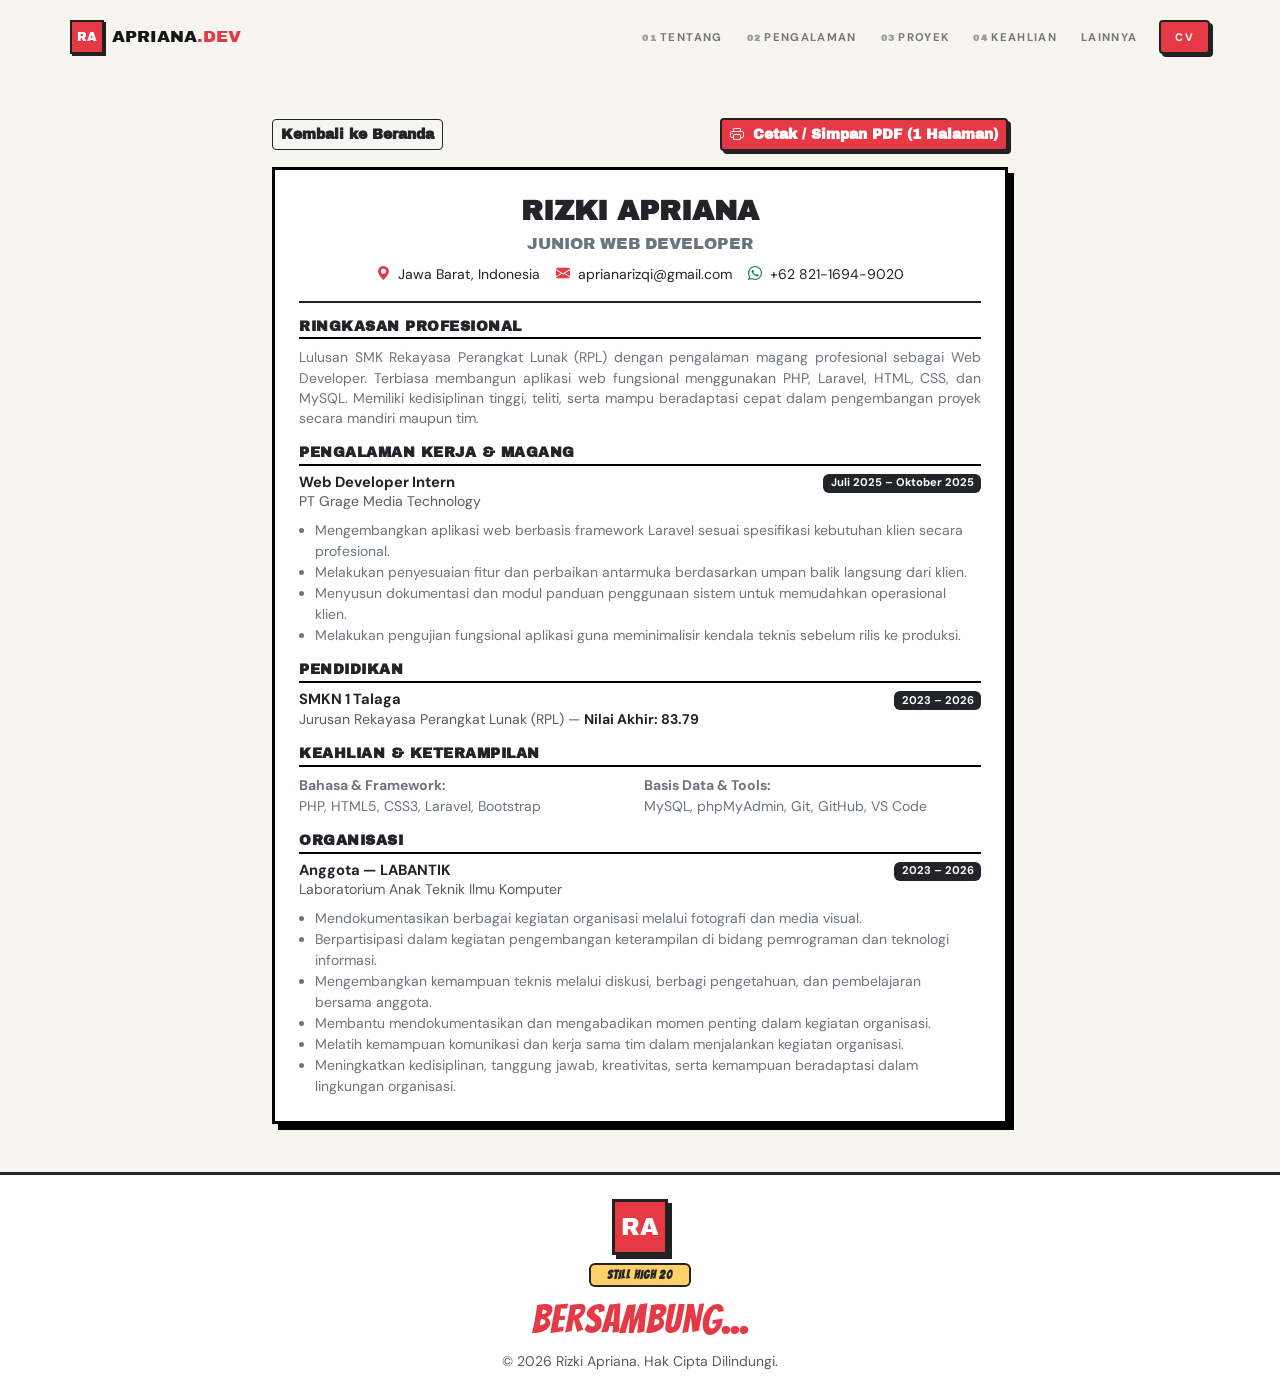
==== commit 693fdb79: "Update portfolio" ====
--- a/cv.html
+++ b/cv.html
@@ -102,35 +102,52 @@
 </head>
 <body class="d-flex flex-column min-vh-100">
 
-    <!-- Navigation Bar -->
-    <nav class="navbar navbar-expand-lg fixed-top comic-navbar no-print">
-        <div class="container">
-            <a class="navbar-brand comic-brand d-flex align-items-center gap-2" href="index.html">
-                <span class="monogram-badge">RA</span>
-                <span class="brand-text">APRIANA<span class="text-comic-red">.DEV</span></span>
-            </a>
-
-            <div class="d-flex align-items-center gap-2 d-lg-none">
-                <button class="navbar-toggler comic-toggler" type="button" data-bs-toggle="collapse" data-bs-target="#navbarNav" aria-controls="navbarNav" aria-expanded="false" aria-label="Navigasi Toggle">
-                    <span class="navbar-toggler-icon"></span>
-                </button>
-            </div>
-
-            <div class="collapse navbar-collapse justify-content-end" id="navbarNav">
-                <ul class="navbar-nav align-items-lg-center gap-lg-2 my-3 my-lg-0 p-3 p-lg-0 bg-surface bg-lg-transparent border border-3 border-dark border-lg-0 shadow-comic shadow-lg-none">
-                    <li class="nav-item"><a class="nav-link comic-nav-link" href="index.html#about">Tentang</a></li>
-                    <li class="nav-item"><a class="nav-link comic-nav-link" href="index.html#origin">Pendidikan</a></li>
-                    <li class="nav-item"><a class="nav-link comic-nav-link" href="index.html#experience">Pengalaman</a></li>
-                    <li class="nav-item"><a class="nav-link comic-nav-link" href="index.html#skills">Keahlian</a></li>
-                    <li class="nav-item"><a class="nav-link comic-nav-link" href="index.html#projects">Proyek</a></li>
-                    <li class="nav-item"><a class="nav-link comic-nav-link" href="index.html#certificates">Sertifikat</a></li>
-                    <li class="nav-item"><a class="nav-link comic-nav-link" href="index.html#reviews">Ulasan</a></li>
-                    <li class="nav-item"><a class="nav-link comic-nav-link" href="index.html#contact">Kontak</a></li>
-                    <li class="nav-item"><a class="nav-link comic-nav-link active fw-bold" href="cv.html">CV</a></li>
-                </ul>
-            </div>
-        </div>
-    </nav>
+    <!-- Skip link untuk aksesibilitas keyboard -->
+    <a href="#home" class="visually-hidden-focusable position-absolute top-0 start-0 m-2 px-3 py-2 bg-dark text-white">Lompat ke konten</a>
+
+    <!-- Reading Progress Bar -->
+    <div id="reading-progress"></div>
+
+    <nav class="navbar navbar-expand-lg fixed-top comic-navbar-minimal" id="mainNav">
+  <div class="container">
+
+    <!-- Brand -->
+    <a class="navbar-brand comic-brand d-flex align-items-center gap-2 m-0" href="#home">
+      <span class="monogram-badge">RA</span>
+      <span class="brand-text d-none d-sm-inline">APRIANA<span class="text-comic-red">.DEV</span></span>
+    </a>
+
+    <!-- Toggler mobile -->
+    <button class="navbar-toggler comic-toggler border-0" type="button"
+            data-bs-toggle="collapse" data-bs-target="#navbarNav" aria-label="Menu">
+      <span class="navbar-toggler-icon"></span>
+    </button>
+
+    <!-- Menu -->
+    <div class="collapse navbar-collapse justify-content-end flex-grow-0" id="navbarNav">
+      <ul class="navbar-nav align-items-lg-center gap-1 my-2 my-lg-0 p-2 p-lg-0">
+        <li class="nav-item"><a class="nav-link comic-nav-link" href="index.html"><span class="nav-index">01</span>Tentang</a></li>
+        <li class="nav-item"><a class="nav-link comic-nav-link" href="index.html"><span class="nav-index">02</span>Pengalaman</a></li>
+        <li class="nav-item"><a class="nav-link comic-nav-link" href="index.html"><span class="nav-index">03</span>Proyek</a></li>
+        <li class="nav-item"><a class="nav-link comic-nav-link" href="index.html"><span class="nav-index">04</span>Keahlian</a></li>
+
+        <li class="nav-item dropdown">
+          <a class="nav-link comic-nav-link dropdown-toggle" href="#" data-bs-toggle="dropdown">Lainnya</a>
+          <ul class="dropdown-menu shadow-comic-soft">
+            <li><a class="dropdown-item" href="index.html">Pendidikan</a></li>
+            <li><a class="dropdown-item" href="index.html">Sertifikat</a></li>
+            <li><a class="dropdown-item" href="index.html">Ulasan</a></li>
+            <li><a class="dropdown-item" href="index.html">Roadmap</a></li>
+          </ul>
+        </li>
+
+        <li class="nav-item ms-lg-2 mt-2 mt-lg-0">
+          <a href="cv.html" class="btn btn-comic-primary btn-sm text-uppercase">CV </a>
+        </li>
+      </ul>
+    </div>
+  </div>
+</nav>
 
     <!-- Main Content: CV Viewer -->
     <main class="flex-grow-1 py-5" style="margin-top: 70px;">
--- a/assets/css/style.css
+++ b/assets/css/style.css
@@ -681,26 +681,183 @@
    MINIMALIST EDITORIAL FLOATING NAVBAR
    ========================================================== */
 
+/* ==========================================================
+   NAVBAR — CLEAN MINIMAL (single source of truth)
+   ========================================================== */
+
 .comic-navbar-minimal {
-    padding: 15px 0;
-    background-color: transparent !important;
+    padding: 14px 0;
+    background: transparent !important;
+    border: none !important;
+    box-shadow: none !important;
+    transition: padding 0.3s ease, transform 0.35s cubic-bezier(0.25, 0.8, 0.25, 1);
+    will-change: transform;
+    z-index: 1050;
+}
+
+.comic-navbar-minimal.navbar-hidden {
+    transform: translateY(-130%);
+    pointer-events: none;
+}
+
+/* Container: transparan saat di atas halaman */
+.comic-navbar-minimal .container {
+    background: transparent;
+    border: none;
+    box-shadow: none;
+    padding: 0;
+    border-radius: 0;
     transition: all 0.3s ease;
 }
 
-/* Ketika halaman di-scroll, bungkus menu menjadi kotak kecil mengambang */
-.comic-navbar-minimal .container {
-    background-color: var(--surface-color);
-    border: 3px solid var(--border-color);
+/* Saat scroll: hairline tipis + blur (pilih salah satu, jangan dua-duanya) */
+.comic-navbar-minimal.scrolled {
+    padding: 8px 0;
+    background: color-mix(in srgb, var(--bg-color) 88%, transparent) !important;
+    backdrop-filter: blur(12px);
+    -webkit-backdrop-filter: blur(12px);
+    border-bottom: 1px solid var(--border-color) !important;
+}
+
+/* ---- BRAND ---- */
+.comic-navbar-minimal .comic-brand {
+    font-size: 1.05rem;
+    flex-shrink: 0;
+}
+
+.comic-navbar-minimal .monogram-badge {
+    width: 34px;
+    height: 34px;
+    border-width: 2px;
+    box-shadow: 2px 2px 0 var(--border-color);
+    font-size: 0.78rem;
+    border-radius: 0;
+}
+
+/* ---- NAV LINKS: satu efek saja ---- */
+.comic-navbar-minimal .comic-nav-link {
+    position: relative;
+    font-family: 'DM Sans', sans-serif;
+    font-size: 0.7rem;
+    font-weight: 700;
+    letter-spacing: 0.12em;
+    padding: 6px 10px !important;
+    color: var(--text-secondary) !important;
+    background: transparent !important;
+    box-shadow: none !important;
+    transform: none !important;
+    transition: color 0.2s ease;
+    white-space: nowrap;
+}
+
+.comic-navbar-minimal .comic-nav-link::after {
+    content: "";
+    position: absolute;
+    left: 10px;
+    right: 10px;
+    bottom: 2px;
+    height: 2px;
+    background: var(--comic-red);
+    transform: scaleX(0);
+    transform-origin: left;
+    transition: transform 0.25s ease;
+}
+
+.comic-navbar-minimal .comic-nav-link:hover,
+.comic-navbar-minimal .comic-nav-link.active {
+    color: var(--text-primary) !important;
+}
+
+.comic-navbar-minimal .comic-nav-link:hover::after,
+.comic-navbar-minimal .comic-nav-link.active::after {
+    transform: scaleX(1);
+}
+
+/* ---- DROPDOWN: biar tidak default Bootstrap ---- */
+.comic-navbar-minimal .dropdown-menu {
+    border: 2px solid var(--border-color);
+    border-radius: 6px;
+    padding: 0.4rem;
+    margin-top: 0.4rem;
+    background: var(--surface-color);
     box-shadow: 4px 4px 0 var(--border-color);
-    padding: 8px 16px;
-    transition: all 0.3s ease;
-}
-
-/* Penyesuaian tautan menu agar lebih padat dan rapi */
-.comic-navbar-minimal .comic-nav-link {
-    font-size: 0.75rem;
-    padding: 6px 10px !important;
-    letter-spacing: 0.5px;
+}
+
+.comic-navbar-minimal .dropdown-item {
+    font-size: 0.82rem;
+    border-radius: 4px;
+    padding: 0.5rem 0.75rem;
+}
+
+.comic-navbar-minimal .dropdown-item:hover,
+.comic-navbar-minimal .dropdown-item:focus {
+    background: var(--text-primary);
+    color: var(--surface-color);
+}
+
+/* ---- CTA: aksen comic tunggal ---- */
+.comic-navbar-minimal .btn-comic-primary {
+    padding: 7px 14px !important;
+    font-size: 0.68rem;
+    letter-spacing: 0.12em;
+    box-shadow: 3px 3px 0 var(--border-color);
+    border-width: 2px;
+}
+
+/* ---- TOGGLER ---- */
+.comic-navbar-minimal .comic-toggler {
+    border: 2px solid var(--border-color);
+    background: var(--surface-color);
+    padding: 4px 6px;
+    box-shadow: 2px 2px 0 var(--border-color);
+    border-radius: 0;
+}
+
+.comic-navbar-minimal .comic-toggler:focus {
+    outline: none;
+    box-shadow: 2px 2px 0 var(--border-color);
+}
+
+/* ---- MOBILE ---- */
+@media (max-width: 991.98px) {
+    .comic-navbar-minimal.scrolled {
+        padding: 6px 0;
+    }
+
+    .comic-navbar-minimal .navbar-collapse {
+        margin-top: 10px;
+    }
+
+    .comic-navbar-minimal .navbar-nav {
+        background: var(--surface-color);
+        border: 2px solid var(--border-color);
+        box-shadow: 4px 4px 0 var(--border-color);
+        padding: 8px;
+        gap: 2px;
+    }
+
+    .comic-navbar-minimal .comic-nav-link {
+        padding: 10px 12px !important;
+        font-size: 0.8rem;
+        border-bottom: 1px solid rgba(0, 0, 0, 0.06);
+    }
+
+    /* Matikan underline di mobile — ganti background highlight */
+    .comic-navbar-minimal .comic-nav-link::after {
+        display: none;
+    }
+
+    .comic-navbar-minimal .comic-nav-link:hover,
+    .comic-navbar-minimal .comic-nav-link.active {
+        background: var(--comic-yellow) !important;
+        color: var(--text-primary) !important;
+    }
+
+    .comic-navbar-minimal .btn-comic-primary {
+        width: 100%;
+        margin-top: 6px;
+        text-align: center;
+    }
 }
 
 /* Perbaikan Toggler Mobile */
@@ -1072,4 +1229,31 @@
     width: 88%;
     background-color: var(--bs-body-bg, #fff);
     box-shadow: 6px 6px 0px #111111 !important;
+}
+
+/* Pengaturan khusus SVG agar berada tepat di tengah dengan lebar pas */
+.roadmap-container-fixed {
+    position: relative;
+}
+
+.winding-road-svg {
+    left: 50% !important;
+    transform: translateX(-50%);
+    width: 400px !important;
+}
+
+@media (max-width: 767.98px) {
+    .winding-road-svg {
+        display: none !important;
+    }
+}
+
+#reviews {
+    background-color: #f8f9fa;
+    background-image: radial-gradient(#111 1px, transparent 1px);
+    background-size: 20px 20px; /* Comic dot pattern */
+}
+.border-dashed {
+    border-style: dashed !important;
+    border-color: #6c757d !important;
 }
